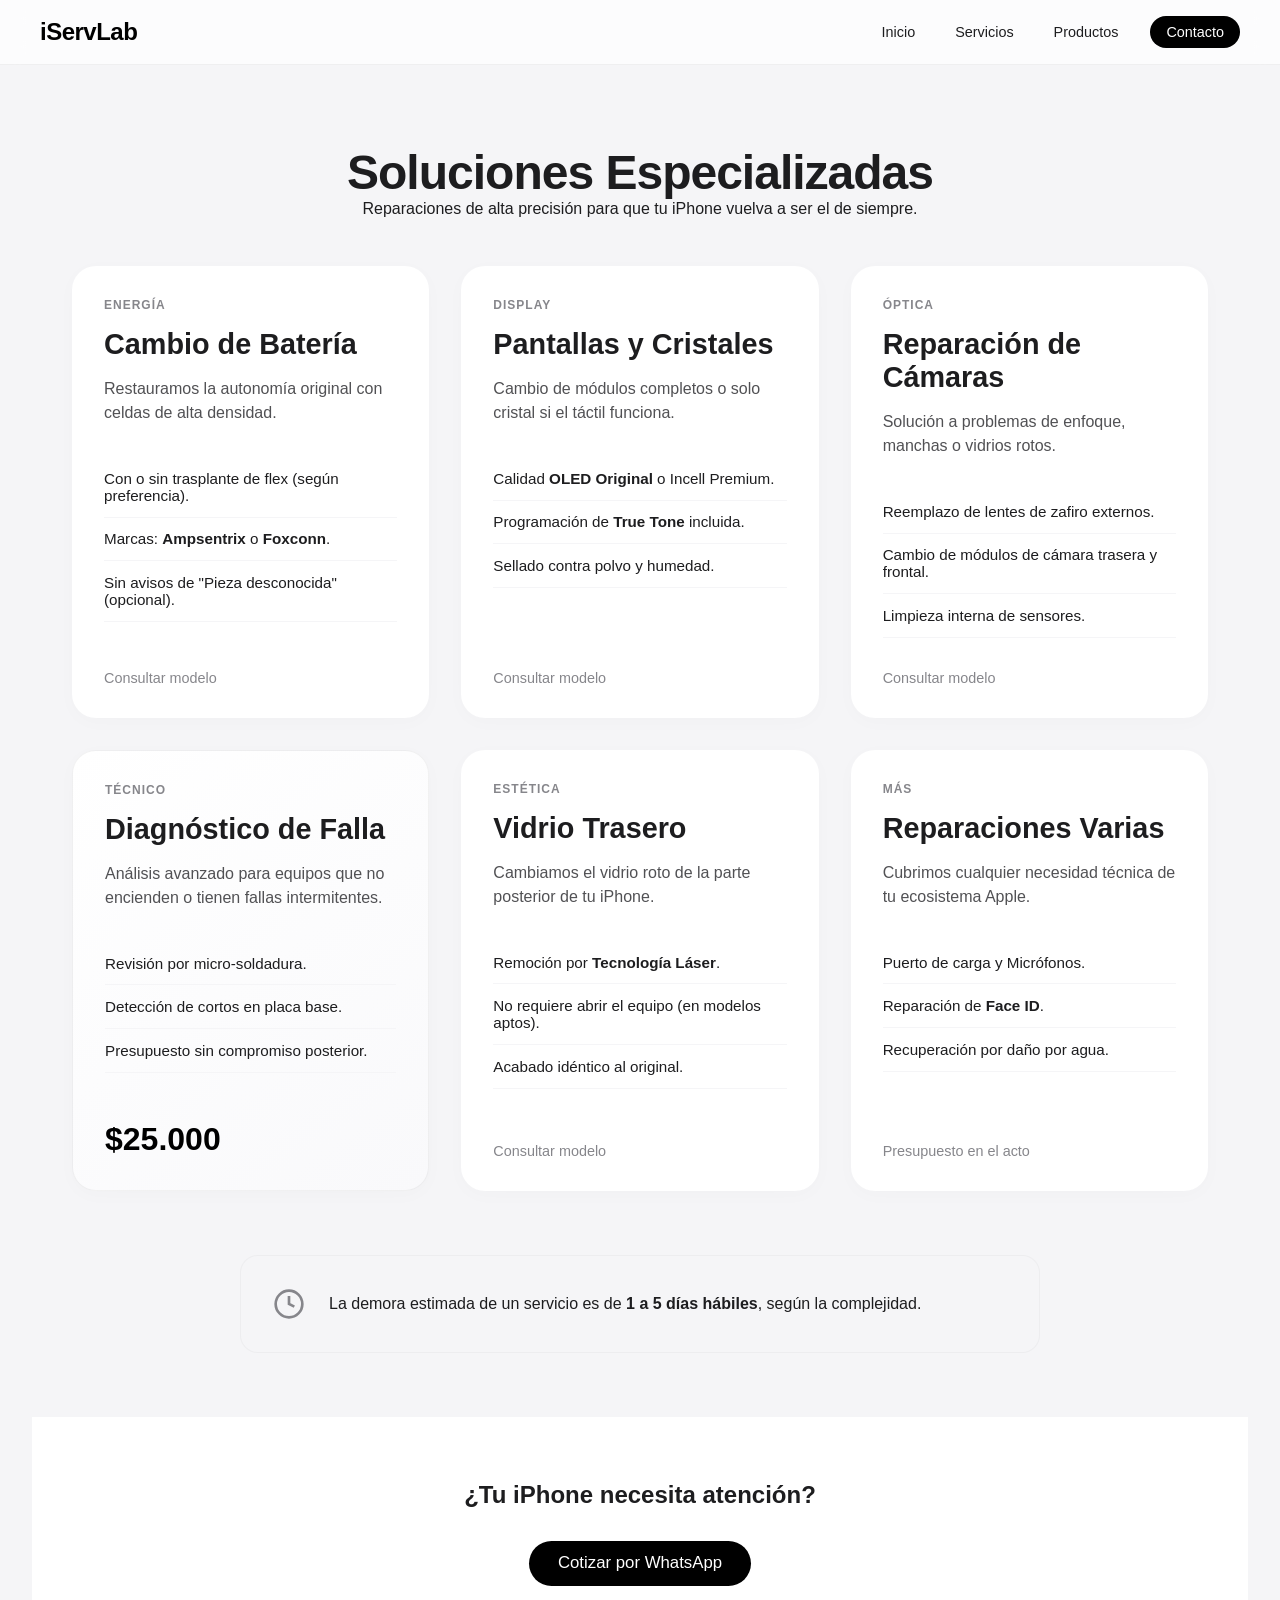
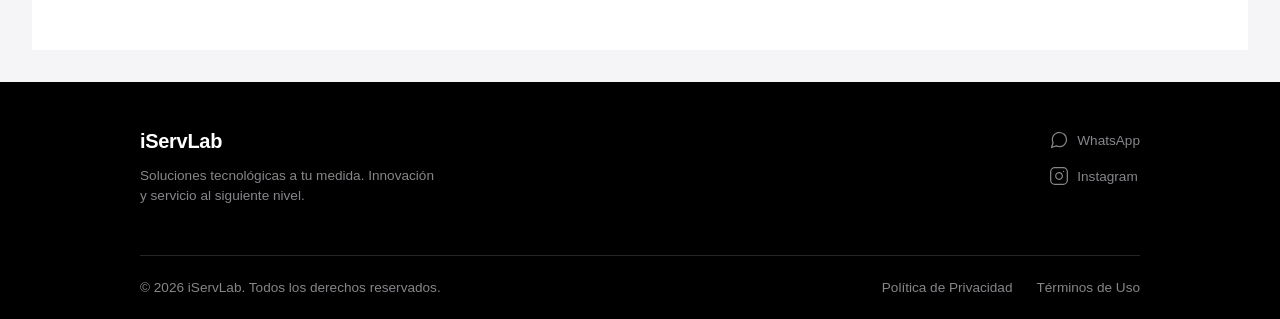
==== servicios.html @ e30fbfc2 "Add files via upload" ====
<!DOCTYPE html>
<html lang="es">
<head>
    <meta charset="UTF-8">
    <meta name="viewport" content="width=device-width, initial-scale=1.0">
    
    <!-- Seguridad -->
    <meta http-equiv="Content-Security-Policy" content="default-src 'self'; font-src 'self' https://fonts.gstatic.com; style-src 'self' 'unsafe-inline' https://fonts.googleapis.com; img-src 'self' data:; script-src 'self';">
    <meta name="referrer" content="no-referrer">
    
    <title>Servicios | iServLab</title>
    
    <!-- Fuentes -->
    <link rel="preconnect" href="https://fonts.googleapis.com">
    <link rel="preconnect" href="https://fonts.gstatic.com" crossorigin>
    <link href="https://fonts.googleapis.com/css2?family=Roboto:wght@400;500;700&display=swap" rel="stylesheet">
    
    <link rel="stylesheet" href="styles.css">
</head>
<body>

    <!-- Encabezado -->
    <header class="site-header">
        <div class="logo">iServLab</div>
        <nav class="nav-links">
            <a href="index.html" class="nav-link">Inicio</a>
            <a href="servicios.html" class="nav-link">Servicios</a>
            <a href="productos.html" class="nav-link">Productos</a>
            <a href="contacto.html" class="nav-link btn-action">Contacto</a>
        </nav>
    </header>

    <main class="site-main">
        
        <section class="services-header">
            <h1 class="services-title">Soluciones Especializadas</h1>
            <p class="services-subtitle">Reparaciones de alta precisión para que tu iPhone vuelva a ser el de siempre.</p>
        </section>

        <section class="services-grid">
            
            <!-- Tarjeta 1: Baterías -->
            <div class="service-detail-card">
                <div class="service-badge">Energía</div>
                <h2 class="service-name">Cambio de Batería</h2>
                <p class="service-description">Restauramos la autonomía original con celdas de alta densidad.</p>
                <ul class="service-specs">
                    <li>Con o sin trasplante de flex (según preferencia).</li>
                    <li>Marcas: <strong>Ampsentrix</strong> o <strong>Foxconn</strong>.</li>
                    <li>Sin avisos de "Pieza desconocida" (opcional).</li>
                </ul>
                <div class="service-price">Consultar modelo</div>
            </div>

            <!-- Tarjeta 2: Pantallas -->
            <div class="service-detail-card">
                <div class="service-badge">Display</div>
                <h2 class="service-name">Pantallas y Cristales</h2>
                <p class="service-description">Cambio de módulos completos o solo cristal si el táctil funciona.</p>
                <ul class="service-specs">
                    <li>Calidad <strong>OLED Original</strong> o Incell Premium.</li>
                    <li>Programación de <strong>True Tone</strong> incluida.</li>
                    <li>Sellado contra polvo y humedad.</li>
                </ul>
                <div class="service-price">Consultar modelo</div>
            </div>

            <!-- Tarjeta 3: Cámaras -->
            <div class="service-detail-card">
                <div class="service-badge">Óptica</div>
                <h2 class="service-name">Reparación de Cámaras</h2>
                <p class="service-description">Solución a problemas de enfoque, manchas o vidrios rotos.</p>
                <ul class="service-specs">
                    <li>Reemplazo de lentes de zafiro externos.</li>
                    <li>Cambio de módulos de cámara trasera y frontal.</li>
                    <li>Limpieza interna de sensores.</li>
                </ul>
                <div class="service-price">Consultar modelo</div>
            </div>

            <!-- Tarjeta 4: Diagnóstico (Destacada) -->
            <div class="service-detail-card highlight-card">
                <div class="service-badge">Técnico</div>
                <h2 class="service-name">Diagnóstico de Falla</h2>
                <p class="service-description">Análisis avanzado para equipos que no encienden o tienen fallas intermitentes.</p>
                <ul class="service-specs">
                    <li>Revisión por micro-soldadura.</li>
                    <li>Detección de cortos en placa base.</li>
                    <li>Presupuesto sin compromiso posterior.</li>
                </ul>
                <div class="service-price-tag">$25.000</div>
            </div>

            <!-- Tarjeta 5: Tapa Trasera -->
            <div class="service-detail-card">
                <div class="service-badge">Estética</div>
                <h2 class="service-name">Vidrio Trasero</h2>
                <p class="service-description">Cambiamos el vidrio roto de la parte posterior de tu iPhone.</p>
                <ul class="service-specs">
                    <li>Remoción por <strong>Tecnología Láser</strong>.</li>
                    <li>No requiere abrir el equipo (en modelos aptos).</li>
                    <li>Acabado idéntico al original.</li>
                </ul>
                <div class="service-price">Consultar modelo</div>
            </div>

            <!-- Tarjeta 6: Otros Servicios -->
            <div class="service-detail-card">
                <div class="service-badge">Más</div>
                <h2 class="service-name">Reparaciones Varias</h2>
                <p class="service-description">Cubrimos cualquier necesidad técnica de tu ecosistema Apple.</p>
                <ul class="service-specs">
                    <li>Puerto de carga y Micrófonos.</li>
                    <li>Reparación de <strong>Face ID</strong>.</li>
                    <li>Recuperación por daño por agua.</li>
                </ul>
                <div class="service-price">Presupuesto en el acto</div>
            </div>

        </section>

        <!-- Banner de Tiempo de Entrega -->
        <section class="delivery-info">
            <div class="info-content">
                <svg viewBox="0 0 24 24" fill="none" stroke="currentColor" stroke-width="2" class="info-icon">
                    <circle cx="12" cy="12" r="10"></circle>
                    <polyline points="12 6 12 12 16 14"></polyline>
                </svg>
                <p>La demora estimada de un servicio es de <strong>1 a 5 días hábiles</strong>, según la complejidad.</p>
            </div>
        </section>

        <!-- Botones de Contacto -->
        <section class="services-cta">
            <p>¿Tu iPhone necesita atención?</p>
            <div class="cta-group">
                <a href="https://wa.me/5491132649187" class="btn btn-primary">Cotizar por WhatsApp</a>
            </div>
        </section>

    </main>

   <!-- Pie de Página -->
    <footer class="site-footer">
        <div class="footer-container">
            
            <!-- Parte Superior del Footer -->
            <div class="footer-top">
                <div class="footer-brand">
                    <div class="footer-logo">iServLab</div>
                    <p class="footer-tagline">Soluciones tecnológicas a tu medida. Innovación y servicio al siguiente nivel.</p>
                </div>
                
                <!-- Enlaces de Contacto / Redes -->
                <div class="footer-social">
                    <a href="https://wa.me/5491132649187" target="_blank" rel="noopener noreferrer" class="social-link" aria-label="WhatsApp">
                        <svg viewBox="0 0 24 24" width="20" height="20" stroke="currentColor" stroke-width="1.5" fill="none" stroke-linecap="round" stroke-linejoin="round">
                            <path d="M21 11.5a8.38 8.38 0 0 1-.9 3.8 8.5 8.5 0 0 1-7.6 4.7 8.38 8.38 0 0 1-3.8-.9L3 21l1.9-5.7a8.38 8.38 0 0 1-.9-3.8 8.5 8.5 0 0 1 4.7-7.6 8.38 8.38 0 0 1 3.8-.9h.5a8.48 8.48 0 0 1 8 8v.5z"></path>
                        </svg>
                        <span>WhatsApp</span>
                    </a>
                    
                    <a href="https://instagram.com/iservlab.hur" target="_blank" rel="noopener noreferrer" class="social-link" aria-label="Instagram">
                        <svg viewBox="0 0 24 24" width="20" height="20" stroke="currentColor" stroke-width="1.5" fill="none" stroke-linecap="round" stroke-linejoin="round">
                            <rect x="2" y="2" width="20" height="20" rx="5" ry="5"></rect>
                            <path d="M16 11.37A4 4 0 1 1 12.63 8 4 4 0 0 1 16 11.37z"></path>
                            <line x1="17.5" y1="6.5" x2="17.51" y2="6.5"></line>
                        </svg>
                        <span>Instagram</span>
                    </a>
                </div>
            </div>

            <!-- Parte Inferior del Footer (Legal y Copyright) -->
            <div class="footer-bottom">
                <p class="copyright">&copy; 2026 iServLab. Todos los derechos reservados.</p>
                <div class="footer-legal">
                    <a href="#">Política de Privacidad</a>
                    <a href="#">Términos de Uso</a>
                </div>
            </div>
            
        </div>
    </footer>

</body>
</html>
---- styles.css ----
/* =========================================
   1. VARIABLES DE DISEÑO (ESTILO APPLE)
   ========================================= */
:root {
    --color-black: #000000;
    --color-apple-dark: #1d1d1f; /* Negro suave típico del texto de Apple */
    --color-apple-bg: #f5f5f7; /* Fondo gris casi blanco de Apple */
    --color-white: #ffffff;
    --color-white-translucent: rgba(255, 255, 255, 0.7);
    --color-hover-bg: rgba(0, 0, 0, 0.06);
    
    --font-primary: 'Roboto', sans-serif;
    
    /* Curva de animación suave y fluida (Apple style) */
    --transition-smooth: all 0.4s cubic-bezier(0.25, 1, 0.5, 1);
}

/* =========================================
   2. RESET & NORMALIZACIÓN
   ========================================= */
*, *::before, *::after {
    margin: 0;
    padding: 0;
    box-sizing: border-box;
    -webkit-font-smoothing: antialiased; /* Suavizado de fuentes en macOS/iOS */
    -moz-osx-font-smoothing: grayscale;
}

html, body {
    height: 100%;
}

body {
    font-family: var(--font-primary);
    background-color: var(--color-apple-bg);
    color: var(--color-apple-dark);
    display: flex;
    flex-direction: column;
}

/* =========================================
   3. ANIMACIONES (MINIMALISTAS)
   ========================================= */
@keyframes fadeSlideIn {
    0% {
        opacity: 0;
        transform: translateY(-15px);
    }
    100% {
        opacity: 1;
        transform: translateY(0);
    }
}

/* =========================================
   4. ENCABEZADO (HEADER) ESTILO MAC
   ========================================= */
.site-header {
    /* Efecto Glassmorphism (desenfoque del fondo) */
    background-color: var(--color-white-translucent);
    backdrop-filter: blur(12px) saturate(180%);
    -webkit-backdrop-filter: blur(12px) saturate(180%);
    
    border-bottom: 1px solid rgba(0, 0, 0, 0.05); /* Línea divisoria muy sutil */
    padding: 1rem 2.5rem;
    
    display: flex;
    align-items: center;
    justify-content: space-between; /* Separa el logo de los links */
    
    /* Mantiene el header siempre arriba */
    position: sticky;
    top: 0;
    z-index: 1000;
    
    /* Animación de entrada */
    animation: fadeSlideIn 0.8s cubic-bezier(0.2, 0.8, 0.2, 1) forwards;
}

/* LOGO */
.logo {
    font-weight: 700;
    font-size: 1.5rem;
    color: var(--color-black);
    letter-spacing: -0.5px;
    user-select: none;
    cursor: pointer;
    transition: opacity 0.3s ease;
}

.logo:hover {
    opacity: 0.7;
}

/* =========================================
   5. NAVEGACIÓN Y BOTONES
   ========================================= */
.nav-links {
    display: flex;
    align-items: center;
    gap: 0.5rem; /* Espaciado entre botones */
}

/* Enlace simple estilo iPadOS */
.nav-link {
    text-decoration: none;
    color: var(--color-apple-dark);
    font-size: 0.9rem;
    font-weight: 500;
    padding: 0.5rem 1rem;
    border-radius: 980px; /* Forma de píldora redondeada */
    transition: var(--transition-smooth);
}

.nav-link:hover {
    background-color: var(--color-hover-bg);
    color: var(--color-black);
}

/* Botón de acción (ej. Contacto) con estilo sólido negro */
.nav-link.btn-action {
    background-color: var(--color-black);
    color: var(--color-white);
    margin-left: 0.5rem;
}

.nav-link.btn-action:hover {
    background-color: #333333;
    transform: scale(1.03); /* Ligero aumento al pasar el ratón */
}

/* =========================================
   6. CONTENIDO PRINCIPAL (MAIN)
   ========================================= */
.site-main {
    flex: 1;
    padding: 2rem;
}

/* =========================================
   7. PIE DE PÁGINA (FOOTER) ESTILO APPLE
   ========================================= */
.site-footer {
    background-color: var(--color-black);
    color: #86868b; /* Gris característico de Apple para fondos oscuros */
    padding: 3rem 2.5rem 1.5rem; /* Espaciado generoso */
    width: 100%;
    font-size: 0.85rem;
}

.footer-container {
    max-width: 1000px;
    margin: 0 auto;
    display: flex;
    flex-direction: column;
    gap: 3rem;
}

/* --- Parte Superior del Footer --- */
.footer-top {
    display: flex;
    justify-content: space-between;
    align-items: flex-start;
    flex-wrap: wrap; /* Para que se adapte a móviles */
    gap: 2rem;
}

.footer-brand {
    max-width: 300px;
}

.footer-logo {
    font-weight: 700;
    font-size: 1.25rem;
    color: var(--color-white);
    letter-spacing: -0.3px;
    margin-bottom: 0.8rem;
}

.footer-tagline {
    line-height: 1.5;
}

/* --- Redes Sociales --- */
.footer-social {
    display: flex;
    flex-direction: column;
    gap: 1rem;
}

.social-link {
    display: flex;
    align-items: center;
    gap: 0.5rem;
    color: #86868b;
    text-decoration: none;
    font-weight: 500;
    transition: var(--transition-smooth);
}

/* Efecto hover: el texto y el ícono se iluminan a blanco suave */
.social-link:hover {
    color: var(--color-white);
    transform: translateX(5px); /* Pequeño desplazamiento a la derecha */
}

/* --- Parte Inferior (Legal y Copyright) --- */
.footer-bottom {
    display: flex;
    justify-content: space-between;
    align-items: center;
    flex-wrap: wrap;
    gap: 1rem;
    padding-top: 1.5rem;
    border-top: 1px solid rgba(255, 255, 255, 0.15); /* Línea divisoria súper sutil */
}

.footer-legal {
    display: flex;
    gap: 1.5rem;
}

.footer-legal a {
    color: #86868b;
    text-decoration: none;
    transition: var(--transition-smooth);
}

.footer-legal a:hover {
    color: var(--color-white);
    text-decoration: underline;
}

/* =========================================
   8. RESPONSIVE DESIGN (MÓVILES)
   ========================================= */
@media (max-width: 768px) {
    .site-header {
        padding: 1rem 1.5rem;
    }
    
    .nav-links {
        display: none; /* Aquí iría un menú hamburguesa en el futuro */
    }

    .footer-top {
        flex-direction: column;
    }

    .footer-bottom {
        flex-direction: column;
        align-items: flex-start;
    }
}

/* =========================================
   9. PÁGINA DE INICIO (INDEX)
   ========================================= */

/* --- Hero Section --- */
.hero-section {
    display: flex;
    justify-content: center;
    align-items: center;
    text-align: center;
    min-height: 60vh; /* Ocupa buena parte de la pantalla */
    padding: 4rem 2rem;
    animation: fadeSlideIn 1s cubic-bezier(0.2, 0.8, 0.2, 1) forwards;
}

.hero-content {
    max-width: 800px;
}

.hero-title {
    font-size: clamp(2.5rem, 5vw, 4.5rem); /* Se adapta al tamaño de la pantalla */
    font-weight: 700;
    color: var(--color-black);
    letter-spacing: -1.5px;
    line-height: 1.1;
    margin-bottom: 1.5rem;
}

.hero-subtitle {
    font-size: clamp(1.1rem, 2vw, 1.5rem);
    color: #515154; /* Gris típico de subtítulos de Apple */
    line-height: 1.5;
    margin-bottom: 2.5rem;
    max-width: 600px;
    margin-left: auto;
    margin-right: auto;
    font-weight: 400;
}

/* --- Botones del Hero --- */
.hero-actions {
    display: flex;
    justify-content: center;
    align-items: center;
    gap: 1.5rem;
    flex-wrap: wrap; /* En móviles se pondrán uno debajo de otro si no caben */
}

.btn {
    text-decoration: none;
    padding: 0.8rem 1.8rem;
    border-radius: 980px;
    font-size: 1.05rem;
    font-weight: 500;
    transition: var(--transition-smooth);
}

.btn-primary {
    background-color: var(--color-black);
    color: var(--color-white);
}

.btn-primary:hover {
    background-color: #333333;
    transform: scale(1.02);
}

.btn-secondary {
    background-color: transparent;
    color: var(--color-black);
    display: flex;
    align-items: center;
    gap: 0.4rem;
}

.btn-secondary:hover {
    color: #515154;
}

.btn-secondary .arrow {
    font-size: 1.2rem;
    transition: transform 0.3s ease;
}

.btn-secondary:hover .arrow {
    transform: translateX(4px); /* La flechita se mueve al hacer hover */
}

/* --- Sección de Características (Pilares) --- */
.features-section {
    display: grid;
    grid-template-columns: repeat(auto-fit, minmax(280px, 1fr));
    gap: 3rem;
    max-width: 1000px;
    margin: 0 auto 4rem auto;
    padding: 0 2rem;
    
    /* Pequeña animación de entrada con retraso */
    opacity: 0;
    animation: fadeSlideIn 1s cubic-bezier(0.2, 0.8, 0.2, 1) 0.3s forwards;
}

.feature-card {
    background-color: var(--color-white);
    padding: 2.5rem 2rem;
    border-radius: 24px; /* Bordes suaves estilo iOS */
    box-shadow: 0 10px 30px rgba(0, 0, 0, 0.03); /* Sombra súper difuminada */
    text-align: center;
    transition: var(--transition-smooth);
}

.feature-card:hover {
    transform: translateY(-5px); /* Se eleva un poco al pasar el ratón */
    box-shadow: 0 15px 35px rgba(0, 0, 0, 0.06);
}

.feature-icon {
    width: 36px;
    height: 36px;
    color: var(--color-black);
    margin-bottom: 1.5rem;
}

.feature-title {
    font-size: 1.2rem;
    font-weight: 700;
    margin-bottom: 0.8rem;
    color: var(--color-black);
}

.feature-text {
    font-size: 0.95rem;
    color: #515154;
    line-height: 1.6;
}

/* =========================================
   10. PÁGINA DE CONTACTO
   ========================================= */

.contact-page {
    display: flex;
    flex-direction: column;
    align-items: center;
    justify-content: center;
    padding: 4rem 2rem;
}

.contact-hero {
    text-align: center;
    margin-bottom: 3rem;
    animation: fadeSlideIn 0.8s ease forwards;
}

.contact-title {
    font-size: clamp(2rem, 4vw, 3.5rem);
    font-weight: 700;
    letter-spacing: -1px;
    margin-bottom: 1rem;
}

.contact-subtitle {
    color: #515154;
    font-size: 1.1rem;
}

/* El Recuadro de WhatsApp */
.whatsapp-box-container {
    width: 100%;
    max-width: 500px;
    animation: fadeSlideIn 1s cubic-bezier(0.2, 0.8, 0.2, 1) 0.2s forwards;
    opacity: 0;
}

.whatsapp-card {
    background-color: var(--color-white);
    padding: 3rem 2rem;
    border-radius: 28px; /* Borde muy redondeado estilo Apple */
    box-shadow: 0 20px 40px rgba(0, 0, 0, 0.04);
    text-align: center;
    display: flex;
    flex-direction: column;
    align-items: center;
    transition: var(--transition-smooth);
}

.whatsapp-card:hover {
    transform: translateY(-8px);
    box-shadow: 0 30px 60px rgba(0, 0, 0, 0.08);
}

.wa-icon {
    width: 60px;
    height: 60px;
    background-color: #f5f5f7;
    border-radius: 15px;
    display: flex;
    align-items: center;
    justify-content: center;
    margin-bottom: 1.5rem;
    color: #25D366; /* Verde oficial de WhatsApp */
}

.wa-icon svg {
    width: 32px;
    height: 32px;
}

.whatsapp-card h2 {
    font-size: 1.5rem;
    font-weight: 700;
    margin-bottom: 1rem;
}

.whatsapp-card p {
    color: #86868b;
    line-height: 1.5;
    margin-bottom: 2rem;
}

/* El botón de WhatsApp */
.wa-button {
    background-color: var(--color-black);
    color: var(--color-white);
    text-decoration: none;
    padding: 1rem 2rem;
    border-radius: 980px;
    font-weight: 500;
    width: 100%;
    transition: var(--transition-smooth);
}

.wa-button:hover {
    background-color: #333333;
    transform: scale(1.02);
}

.wa-availability {
    margin-top: 1.5rem;
    font-size: 0.8rem;
    color: #a1a1a6;
    display: block;
}

/* =========================================
   11. PÁGINA DE SERVICIOS
   ========================================= */

.services-header {
    text-align: center;
    padding: 3rem 1rem;
    animation: fadeSlideIn 0.8s ease;
}

.services-title {
    font-size: 3rem;
    font-weight: 700;
    letter-spacing: -1px;
}

.services-grid {
    display: grid;
    /* Esto crea columnas automáticamente: 3 columnas en PC, 2 en tablets, 1 en móvil */
    grid-template-columns: repeat(auto-fit, minmax(300px, 1fr)); 
    gap: 2rem;
    max-width: 1200px; /* Aumentamos el ancho para que quepan 3 tarjetas por fila */
    margin: 0 auto 4rem;
    padding: 0 2rem;
}

.service-detail-card {
    background: var(--color-white);
    padding: 2rem;
    border-radius: 24px;
    box-shadow: 0 4px 20px rgba(0,0,0,0.02);
    display: flex;
    flex-direction: column;
    transition: var(--transition-smooth);
}

/* Ajuste para que las listas no se vean tan apretadas */
.service-specs li {
    padding: 0.6rem 0;
    font-size: 0.9rem;
    border-bottom: 1px solid #f5f5f7;
}

.highlight-card {
    border: 1px solid rgba(0,0,0,0.05);
    background: linear-gradient(145deg, #ffffff, #f9f9fb);
}

.service-badge {
    font-size: 0.75rem;
    font-weight: 700;
    text-transform: uppercase;
    color: #86868b;
    margin-bottom: 1rem;
    letter-spacing: 1px;
}

.service-name {
    font-size: 1.8rem;
    margin-bottom: 1rem;
}

.service-description {
    color: #515154;
    line-height: 1.5;
    margin-bottom: 2rem;
}

.service-specs {
    list-style: none;
    margin-bottom: 2rem;
    flex-grow: 1;
}

.service-specs li {
    padding: 0.8rem 0;
    border-bottom: 1px solid #f5f5f7;
    font-size: 0.95rem;
    color: var(--color-apple-dark);
}

.service-price-tag {
    font-size: 2rem;
    font-weight: 700;
    color: var(--color-black);
    margin-top: 1rem;
}

.service-price {
    font-size: 0.9rem;
    color: #86868b;
    font-weight: 500;
}

/* Banner de Entrega */
.delivery-info {
    max-width: 800px;
    margin: 0 auto 4rem;
    padding: 2rem;
    background-color: #f5f5f7;
    border-radius: 18px;
    border: 1px solid rgba(0,0,0,0.03);
}

.info-content {
    display: flex;
    align-items: center;
    gap: 1.5rem;
    color: #1d1d1f;
}

.info-icon {
    width: 32px;
    color: #86868b;
    flex-shrink: 0;
}

/* Sección de contacto final */
.services-cta {
    text-align: center;
    padding: 4rem 1rem;
    background-color: var(--color-white);
}

.services-cta p {
    font-size: 1.5rem;
    font-weight: 600;
    margin-bottom: 2rem;
}

.cta-group {
    display: flex;
    justify-content: center;
    gap: 1.5rem;
    flex-wrap: wrap;
}

@media (max-width: 600px) {
    .services-title { font-size: 2.2rem; }
    .info-content { flex-direction: column; text-align: center; }
}

/* =========================================
   12. PÁGINA DE PRODUCTOS (EMPTY STATE)
   ========================================= */

.empty-state-page {
    display: flex;
    align-items: center;
    justify-content: center;
    padding: 6rem 2rem;
    background-color: var(--color-apple-bg);
}

.empty-container {
    max-width: 600px;
    text-align: center;
    animation: fadeSlideIn 1s cubic-bezier(0.2, 0.8, 0.2, 1) forwards;
}

.empty-icon-wrapper {
    margin-bottom: 2rem;
    display: flex;
    justify-content: center;
}

.empty-svg {
    width: 100px;
    height: 100px;
    color: #d2d2d7; /* Gris sutil de Apple */
}

.empty-title {
    font-size: clamp(2rem, 5vw, 3rem);
    font-weight: 700;
    color: var(--color-black);
    letter-spacing: -1px;
    margin-bottom: 1.5rem;
}

.empty-subtitle {
    font-size: 1.15rem;
    color: #515154;
    line-height: 1.6;
    margin-bottom: 3rem;
}

.empty-subtitle strong {
    color: var(--color-black);
    font-weight: 500;
}

.empty-actions {
    display: flex;
    flex-direction: column;
    align-items: center;
    gap: 1rem;
}

/* Ajuste responsivo para los botones del empty state */
@media (min-width: 600px) {
    .empty-actions {
        flex-direction: row;
        justify-content: center;
        gap: 2rem;
    }
}
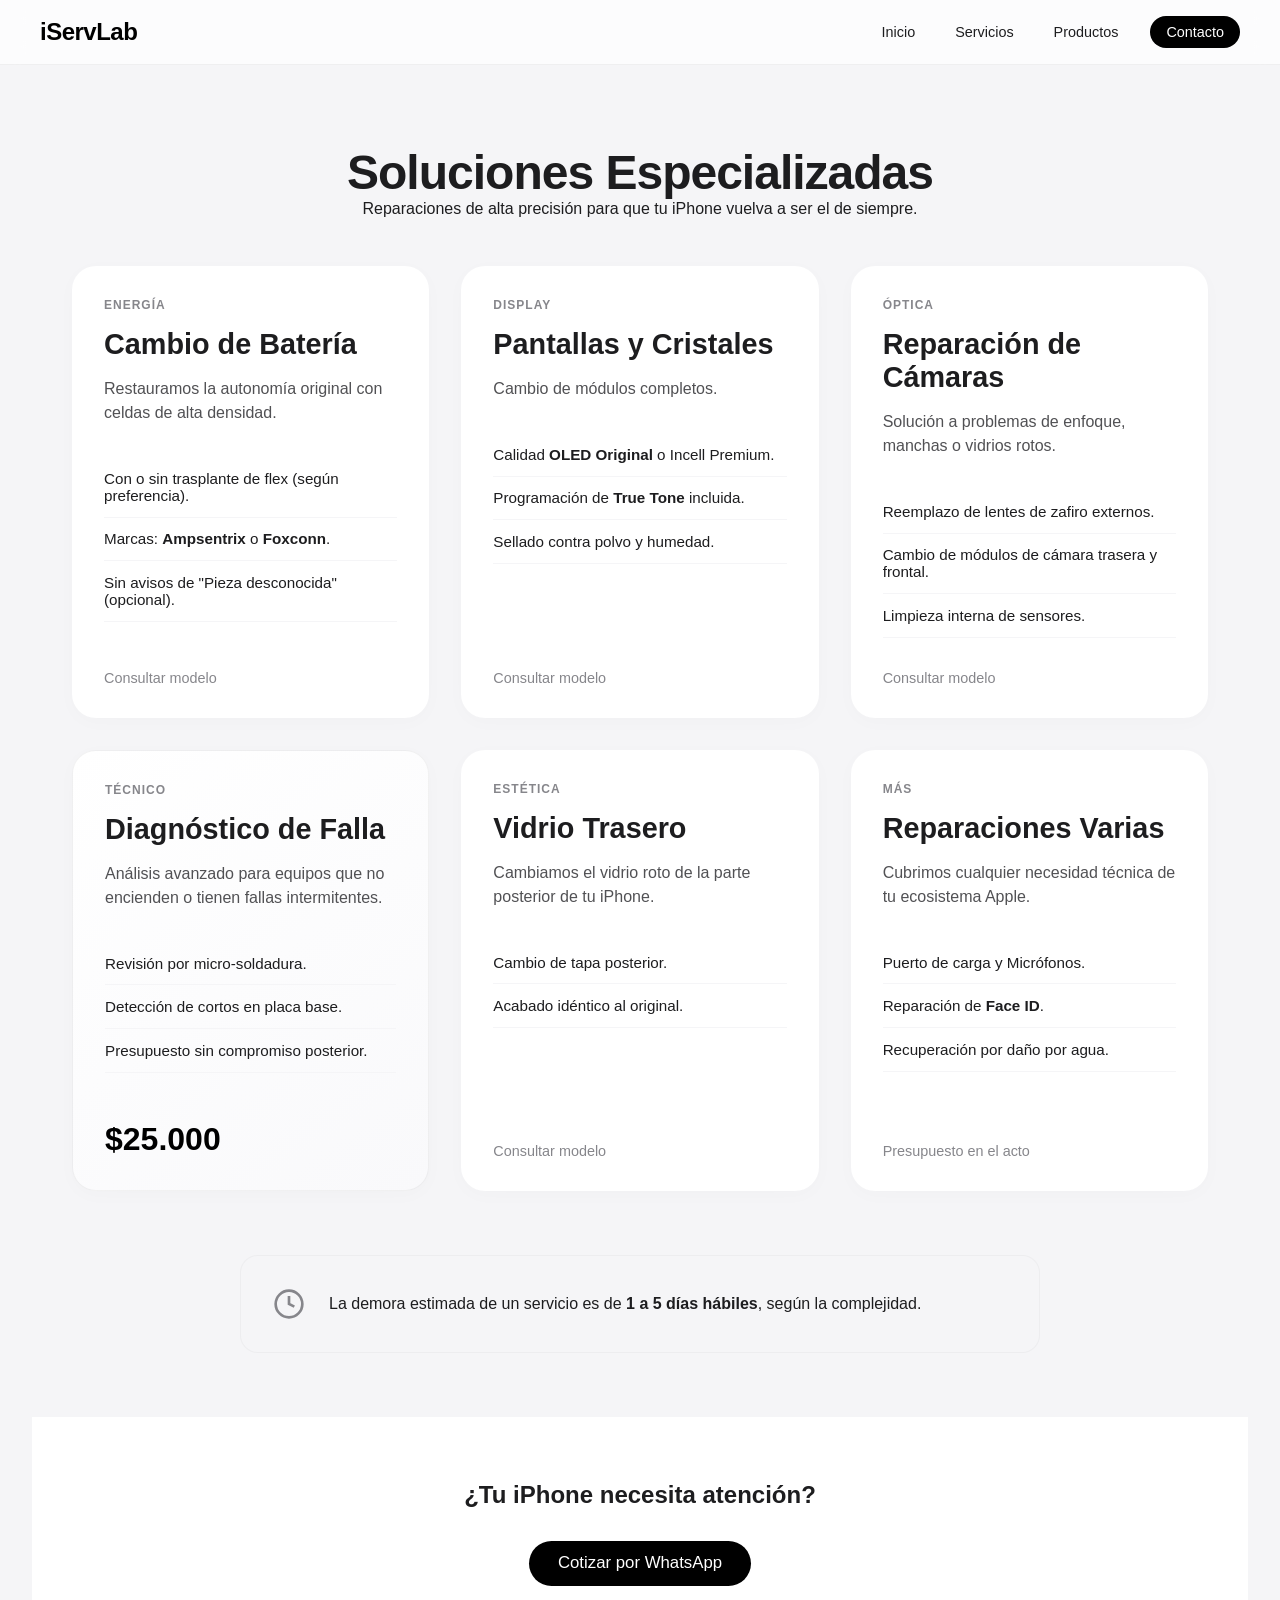
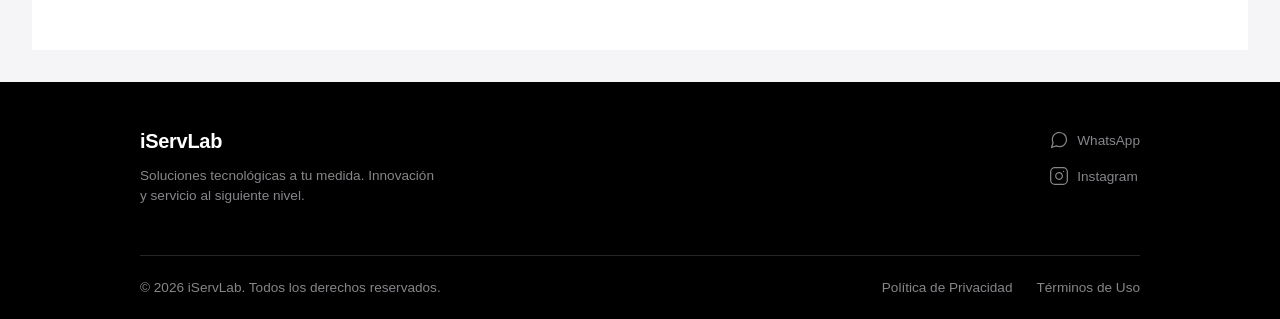
==== commit a7367446: "Update servicios.html" ====
--- a/servicios.html
+++ b/servicios.html
@@ -56,7 +56,7 @@
             <div class="service-detail-card">
                 <div class="service-badge">Display</div>
                 <h2 class="service-name">Pantallas y Cristales</h2>
-                <p class="service-description">Cambio de módulos completos o solo cristal si el táctil funciona.</p>
+                <p class="service-description">Cambio de módulos completos.</p>
                 <ul class="service-specs">
                     <li>Calidad <strong>OLED Original</strong> o Incell Premium.</li>
                     <li>Programación de <strong>True Tone</strong> incluida.</li>
@@ -97,8 +97,7 @@
                 <h2 class="service-name">Vidrio Trasero</h2>
                 <p class="service-description">Cambiamos el vidrio roto de la parte posterior de tu iPhone.</p>
                 <ul class="service-specs">
-                    <li>Remoción por <strong>Tecnología Láser</strong>.</li>
-                    <li>No requiere abrir el equipo (en modelos aptos).</li>
+                    <li>Cambio de tapa posterior.</li>
                     <li>Acabado idéntico al original.</li>
                 </ul>
                 <div class="service-price">Consultar modelo</div>
@@ -184,4 +183,4 @@
     </footer>
 
 </body>
-</html>+</html>
